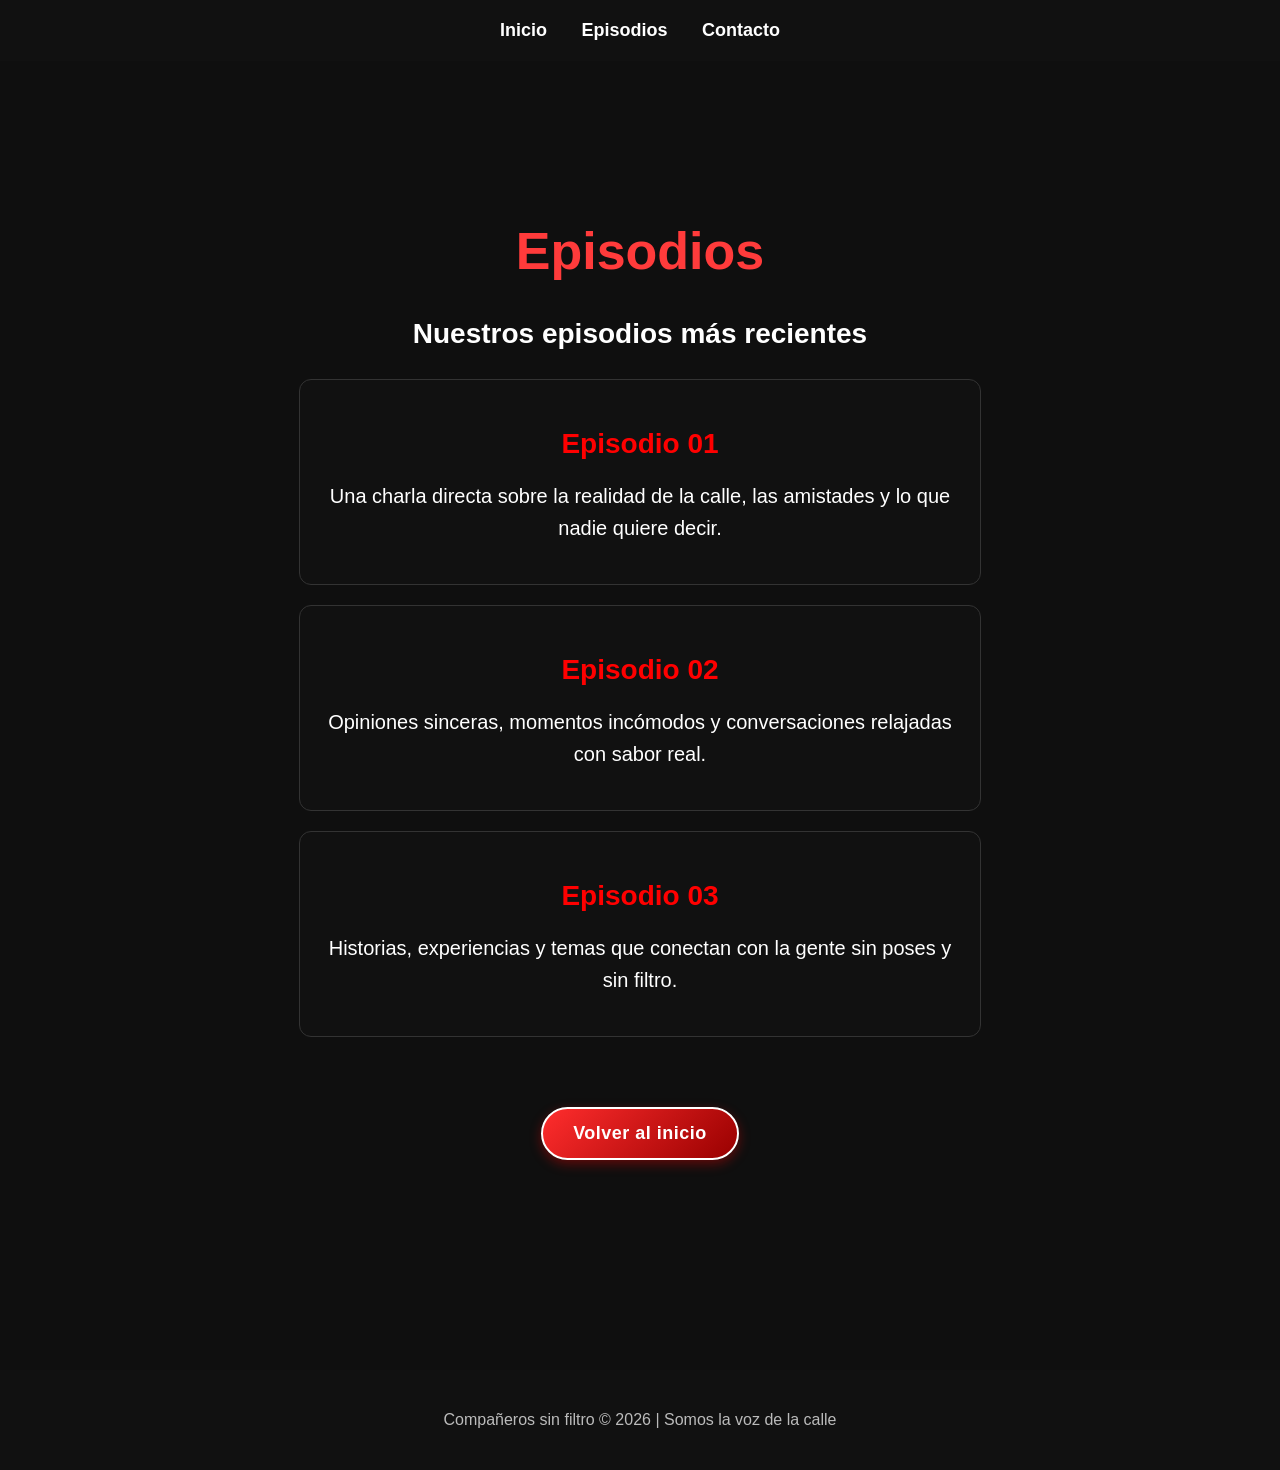
==== episodios.html @ f51a9bc2 "primer subida de proyecto" ====
<!DOCTYPE html>
<html lang="es">
<head>
<meta charset="UTF-8">
<meta name="viewport" content="width=device-width, initial-scale=1.0">
<title>Episodios | Compañeros sin filtro</title>
<link rel="stylesheet" href="styles.css">
</head>
<body>
<nav>
<a href="index.html">Inicio</a>
<a href="episodios.html">Episodios</a>
<a href="index.html#contacto">Contacto</a>
</nav>

<section>
<h1>Episodios</h1>
<p class="frase">Nuestros episodios más recientes</p>

<div class="tarjeta">
<h3>Episodio 01</h3>
<p>Una charla directa sobre la realidad de la calle, las amistades y lo que nadie quiere decir.</p>
</div>

<div class="tarjeta">
<h3>Episodio 02</h3>
<p>Opiniones sinceras, momentos incómodos y conversaciones relajadas con sabor real.</p>
</div>

<div class="tarjeta">
<h3>Episodio 03</h3>
<p>Historias, experiencias y temas que conectan con la gente sin poses y sin filtro.</p>
</div>

<div class="contenedor-volver">
<a href="index.html" class="boton-volver">Volver al inicio</a>
</div>
</section>

<footer>
<p>Compañeros sin filtro © 2026 | Somos la voz de la calle</p>
</footer>
</body>
---- styles.css ----
body {
background-color: #0f0f0f;
color: white;
font-family: Arial, sans-serif;
margin: 0;
text-align: center;
}

h1 {
color: #ff3b3b;
font-size: 52px;
margin-top: 160px;
margin-bottom: 10px;
}

.frase {
font-size: 28px;
font-weight: bold;
margin-bottom: 10px;
}

.descripcion {
font-size: 20px;
max-width: 700px;
margin: 0 auto 30px;
line-height: 1.6;
}

.boton {
display: inline-block;
background-color: #ff3b3b;
color: white;
text-decoration: none;
padding: 14px 28px;
border-radius: 10px;
font-size: 18px;
font-weight: bold;
}

.boton:hover {
background-color: #d92f2f;
}

section {
max-width: 800px;
margin: 80px auto;
padding: 0 20px 60px;
}

h2 {
color: #ff3b3b;
font-size: 34px;
margin-bottom: 20px;
}

section p {
font-size: 20px;
line-height: 1.8;
}.tarjeta {
background-color: #1a1a1a;
border: 1px solid #2c2c2c;
border-radius: 12px;
padding: 20px;
margin: 20px auto;
max-width: 700px;
}

.tarjeta h3 {
color: #ff3b3b;
font-size: 24px;
margin-bottom: 10px;
}

.tarjeta p {
font-size: 18px;
line-height: 1.6;
}nav {
background-color: #111;
padding: 20px;
text-align: center;
position: sticky;
top: 0;
}

nav a {
color: white;
text-decoration: none;
margin: 0 15px;
font-size: 18px;
font-weight: bold;
}

nav a:hover {
color: #ff3b3b;
}#contacto {
max-width: 800px;
margin: 80px auto;
padding: 0 20px 60px;
}

#contacto {
padding: 160px 20px 80px;
text-align: center;
scroll-margin-top: 140px;
}

footer {
background-color: #111;
color: #bbb;
text-align: center;
padding: 25px 20px;
font-size: 16px;
}s#sobre {
padding-top: 180px;
margin-top: -180px;
}.tarjeta {
background-color: #111;
border: 1px solid #333;
margin: 20px auto;
padding: 20px;
width: 80%;
border-radius: 12px;
}

.tarjeta h2 {
color: red;
margin-bottom: 10px;
}

.tarjeta p {
color: white;
font-size: 18px;
}.boton-volver {
display: inline-block;
margin: 30px auto;
padding: 12px 24px;
background-color: red;
color: white;
text-decoration: none;
border-radius: 10px;
font-size: 18px;
font-weight: bold;
}
.boton-volver {
display: inline-block;
margin-top: 30px;
padding: 14px 30px;
background: linear-gradient(45deg, #ff2a2a, #ff6600);
color: white;
text-decoration: none;
border-radius: 30px;
font-size: 18px;
font-weight: bold;
box-shadow: 0 4px 15px rgba(255, 60, 0, 0.4);
transition: transform 0.2s ease, box-shadow 0.2s ease;
}
.boton-volver {
display: inline-block;
margin-top: 30px;
padding: 12px 28px;
background-color: transparent;
color: white;
text-decoration: none;
border: 2px solid white;
border-radius: 30px;
font-size: 17px;
font-weight: 600;
letter-spacing: 0.5px;
transition: all 0.3s ease;
}

.boton-volver:hover {
background-color: white;
color: black;
}.boton-volver {
display: inline-block;
margin-top: 30px;
padding: 12px 28px;
background-color: transparent;
color: white;
text-decoration: none;
border: 2px solid white;
border-radius: 30px;
font-size: 17px;
font-weight: 600;
letter-spacing: 0.5px;
transition: all 0.3s ease;
}

.boton-volver:hover {
background-color: white;
color: black;
}<div class="contenedor-volver">
<a href="index.html" class="boton-volver">Volver al inicio</a>
</div>s.tarjeta {
background-color: rgba(255, 255, 255, 0.05);
border: 1px solid rgba(255, 255, 255, 0.08);
border-radius: 14px;
padding: 25px;
margin: 20px auto;
width: 80%;
max-width: 800px;
box-shadow: 0 4px 15px rgba(0, 0, 0, 0.25);
}

.tarjeta h3 {
color: red;
margin-bottom: 10px;
font-size: 28px;
}

.tarjeta p {
font-size: 20px;
color: white;
}

.boton-volver {
display: inline-block;
margin-top: 30px;
background: linear-gradient(135deg, #ff2d2d, #990000);
color: white;
text-decoration: none;
padding: 14px 30px;
border-radius: 30px;
font-weight: bold;
font-size: 18px;
box-shadow: 0 4px 12px rgba(255, 0, 0, 0.35);
transition: transform 0.2s ease, box-shadow 0.2s ease;
}

.boton-volver:hover {
transform: translateY(-2px);
box-shadow: 0 6px 18px rgba(255, 0, 0, 0.45);
}

.contenedor-volver {
text-align: center;
margin: 40px 0;
}

#contacto {
padding: 160px 20px 80px;
text-align: center;
scroll-margin-top: 140px;
}

#contacto h2 {
color: red;
font-size: 42px;
margin-bottom: 20px;
}

#contacto p {
font-size: 22px;
color: white;
margin: 10px 0;
}

section {
scroll-margin-top: 140px;
}

#inicio,
#sobre,
#episodios,
#contacto {
scroll-margin-top: 140px;
}.formulario-contacto {
max-width: 600px;
margin: 30px auto 0;
display: flex;
flex-direction: column;
gap: 15px;
}

.formulario-contacto input,
.formulario-contacto textarea {
width: 100%;
padding: 14px;
border: 1px solid #444;
border-radius: 10px;
background-color: #111;
color: white;
font-size: 16px;
box-sizing: border-box;
}

.formulario-contacto textarea {
min-height: 140px;
resize: vertical;
}

.formulario-contacto button {
background-color: red;
color: white;
border: none;
padding: 14px;
border-radius: 10px;
font-size: 18px;
font-weight: bold;
cursor: pointer;
}

.formulario-contacto button:hover {
background-color: darkred;
}#mensaje-enviado {
margin-top: 20px;
color: lightgreen;
font-size: 18px;
font-weight: bold;
}
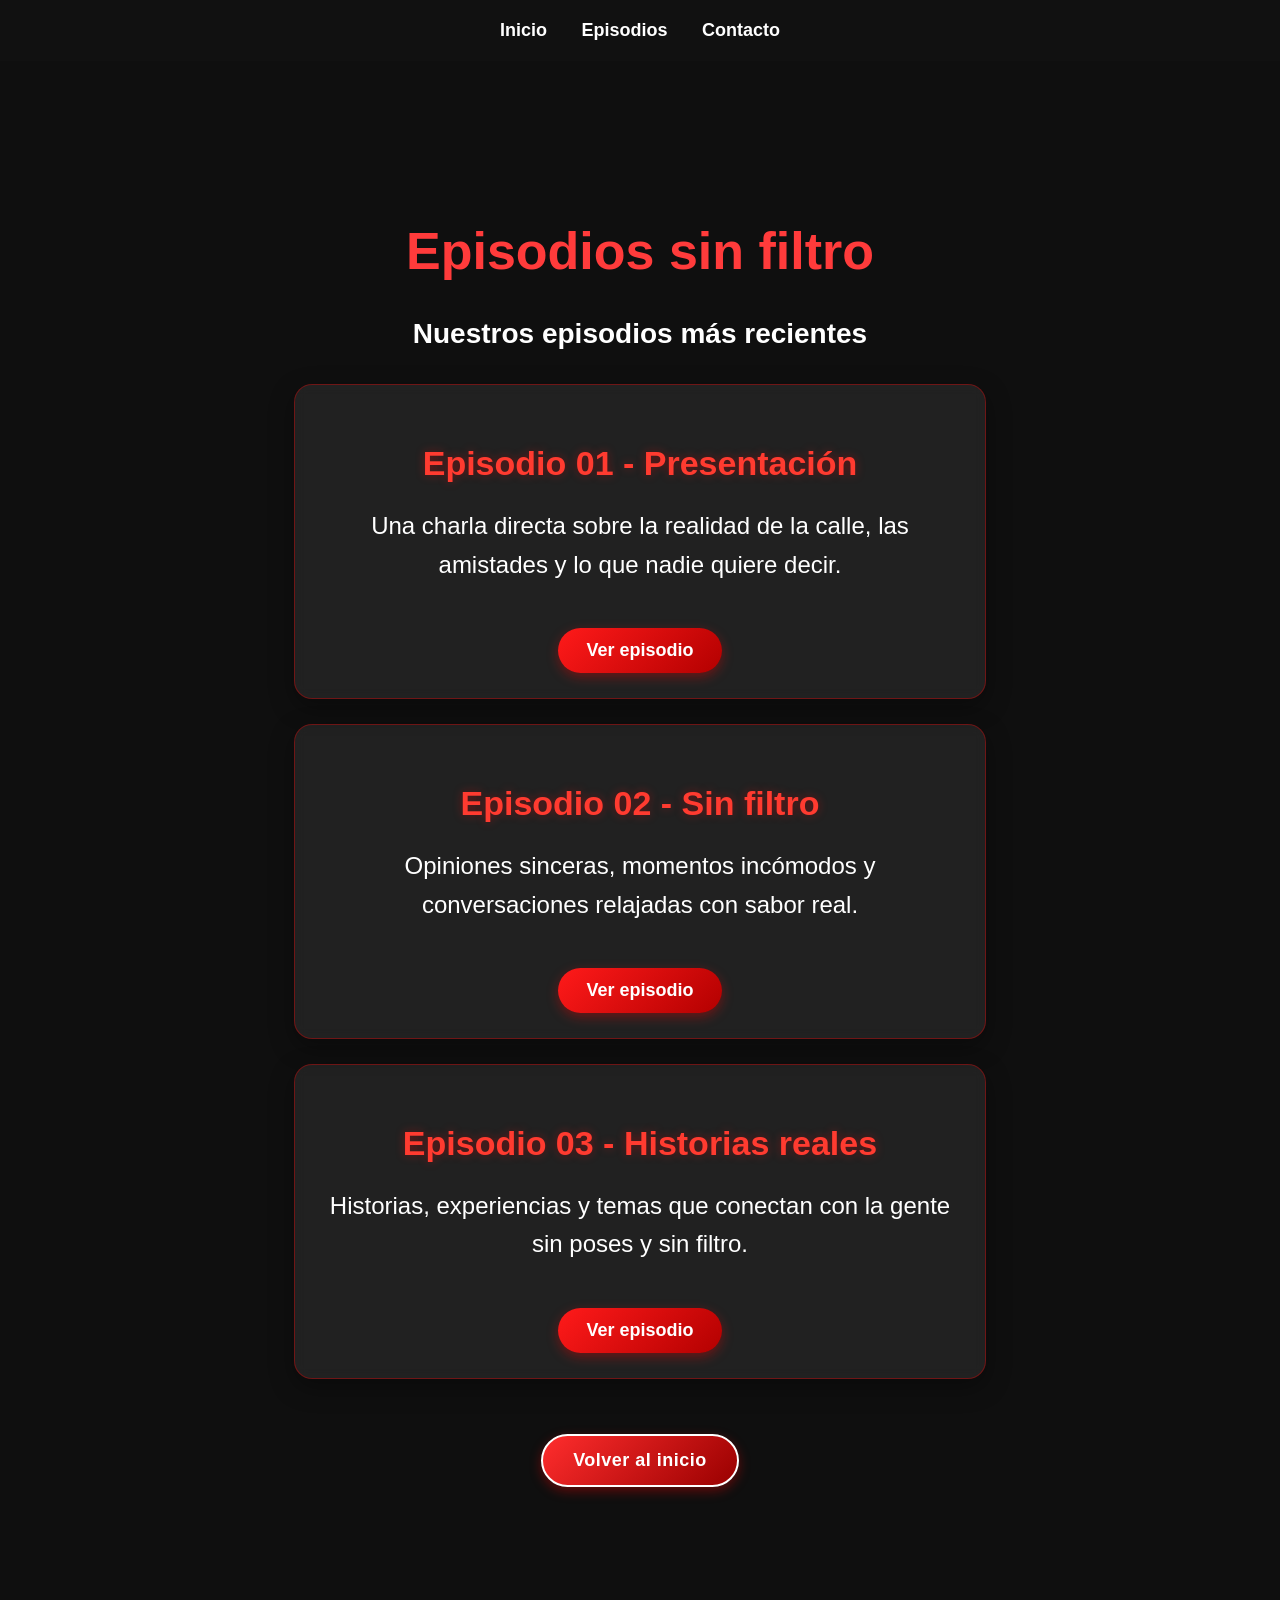
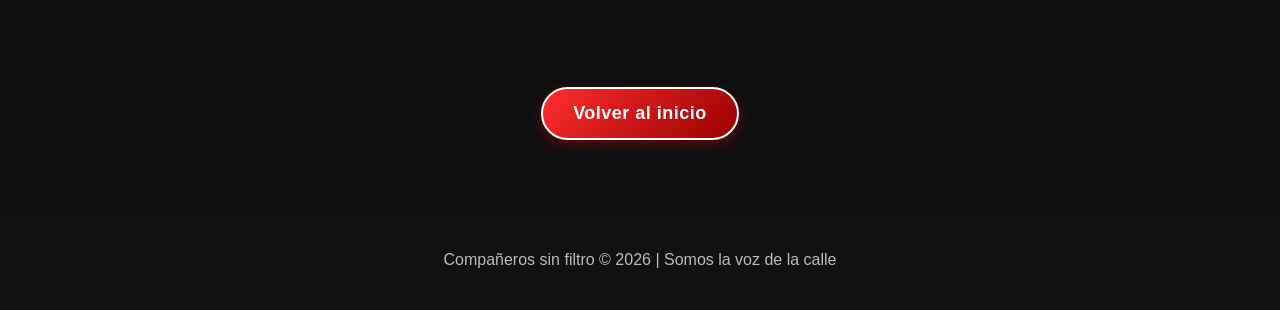
==== commit 74fd6510: "actualizacion final del sitio" ====
--- a/episodios.html
+++ b/episodios.html
@@ -13,24 +13,31 @@
 <a href="index.html#contacto">Contacto</a>
 </nav>
 
-<section>
-<h1>Episodios</h1>
+<section id="episodios">
+<h1>Episodios sin filtro</h1>
 <p class="frase">Nuestros episodios más recientes</p>
 
 <div class="tarjeta">
-<h3>Episodio 01</h3>
+<h3>Episodio 01 - Presentación</h3>
 <p>Una charla directa sobre la realidad de la calle, las amistades y lo que nadie quiere decir.</p>
+<a href="https://youtu.be/PLvoZ2Jkfhs?si=g0SVu7LaQu9B0rnC" target="_blank" class="boton-video">Ver episodio</a>
 </div>
 
 <div class="tarjeta">
-<h3>Episodio 02</h3>
+<h3>Episodio 02 - Sin filtro</h3>
 <p>Opiniones sinceras, momentos incómodos y conversaciones relajadas con sabor real.</p>
+<a href="https://youtu.be/AAf1Zcb3Ezw?si=fv9Sr15aiWnMmFqs" target="_blank" class="boton-video">Ver episodio</a>
 </div>
 
 <div class="tarjeta">
-<h3>Episodio 03</h3>
+<h3>Episodio 03 - Historias reales</h3>
 <p>Historias, experiencias y temas que conectan con la gente sin poses y sin filtro.</p>
+<a href="https://youtu.be/YSZiBGLQhJQ?si=zWGeGN8ADOIVgpyZ" target="_blank" class="boton-video">Ver episodio</a>
 </div>
+
+<a href="index.html" class="boton-volver">Volver al inicio</a>
+</section>
+
 
 <div class="contenedor-volver">
 <a href="index.html" class="boton-volver">Volver al inicio</a>
--- a/styles.css
+++ b/styles.css
@@ -203,17 +203,36 @@
 box-shadow: 0 4px 15px rgba(0, 0, 0, 0.25);
 }
 
+.tarjeta {
+background: rgba(255, 255, 255, 0.08);
+border: 1px solid rgba(255, 0, 0, 0.35);
+border-radius: 18px;
+padding: 25px;
+margin: 25px auto;
+max-width: 900px;
+box-shadow: 0 8px 25px rgba(0, 0, 0, 0.35);
+backdrop-filter: blur(6px);
+transition: transform 0.3s ease, box-shadow 0.3s ease, border 0.3s ease;
+}
+
+.tarjeta:hover {
+transform: translateY(-6px);
+box-shadow: 0 12px 30px rgba(255, 0, 0, 0.22);
+border: 1px solid rgba(255, 0, 0, 0.7);
+}
+
 .tarjeta h3 {
-color: red;
-margin-bottom: 10px;
-font-size: 28px;
+color: #ff3b30;
+font-size: 34px;
+margin-bottom: 15px;
+text-shadow: 0 0 10px rgba(255, 0, 0, 0.35);
 }
 
 .tarjeta p {
-font-size: 20px;
-color: white;
-}
-
+color: white;
+font-size: 24px;
+line-height: 1.6;
+}
 .boton-volver {
 display: inline-block;
 margin-top: 30px;
@@ -308,4 +327,40 @@
 color: lightgreen;
 font-size: 18px;
 font-weight: bold;
+}.correo-link {
+display: inline-block;
+margin-top: 15px;
+font-size: 24px;
+font-weight: bold;
+color: white;
+text-decoration: none;
+background: rgba(255, 0, 0, 0.15);
+padding: 12px 20px;
+border: 2px solid red;
+border-radius: 12px;
+box-shadow: 0 4px 12px rgba(255, 0, 0, 0.25);
+transition: 0.3s ease;
+}
+
+.correo-link:hover {
+background: red;
+color: white;
+transform: scale(1.05);
+}.boton-video {
+display: inline-block;
+margin-top: 20px;
+padding: 12px 28px;
+background: linear-gradient(135deg, #ff1a1a, #b30000);
+color: white;
+text-decoration: none;
+font-size: 18px;
+font-weight: bold;
+border-radius: 30px;
+box-shadow: 0 4px 12px rgba(255, 0, 0, 0.35);
+transition: transform 0.2s ease, box-shadow 0.2s ease;
+}
+
+.boton-video:hover {
+transform: translateY(-2px);
+box-shadow: 0 6px 16px rgba(255, 0, 0, 0.45);
 }
